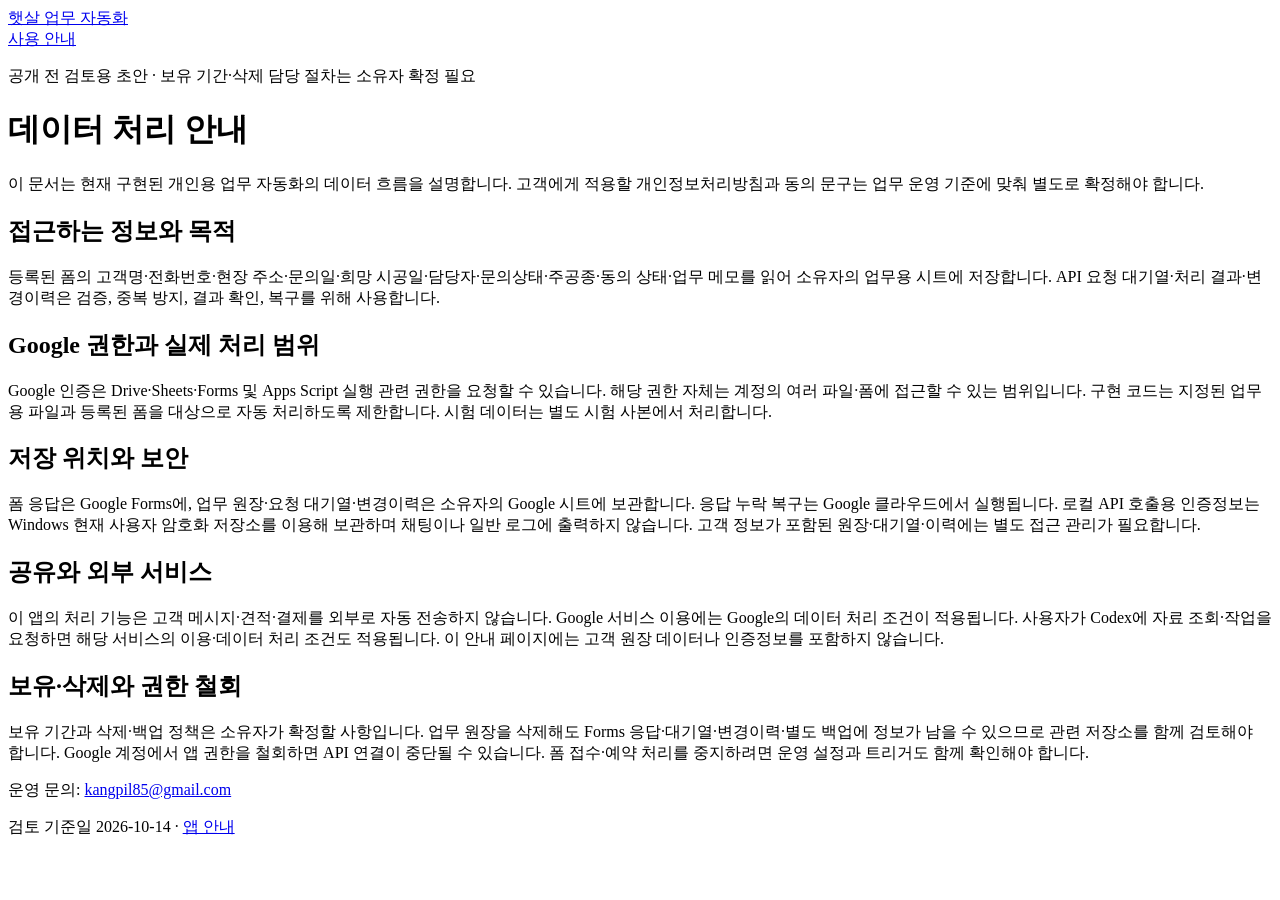
==== privacy.html @ 37a272e9 "Create privacy.html" ====
<!doctype html><html lang="ko"><meta charset="utf-8"><meta name="viewport" content="width=device-width,initial-scale=1"><title>데이터 처리 안내 초안 · 햇살 업무 자동화</title><link rel="stylesheet" href="style.css"><header><a href="index.html">햇살 업무 자동화</a><nav><a href="terms.html">사용 안내</a></nav></header><main><p class="draft">공개 전 검토용 초안 · 보유 기간·삭제 담당 절차는 소유자 확정 필요</p><h1>데이터 처리 안내</h1><p>이 문서는 현재 구현된 개인용 업무 자동화의 데이터 흐름을 설명합니다. 고객에게 적용할 개인정보처리방침과 동의 문구는 업무 운영 기준에 맞춰 별도로 확정해야 합니다.</p><h2>접근하는 정보와 목적</h2><p>등록된 폼의 고객명·전화번호·현장 주소·문의일·희망 시공일·담당자·문의상태·주공종·동의 상태·업무 메모를 읽어 소유자의 업무용 시트에 저장합니다. API 요청 대기열·처리 결과·변경이력은 검증, 중복 방지, 결과 확인, 복구를 위해 사용합니다.</p><h2>Google 권한과 실제 처리 범위</h2><p>Google 인증은 Drive·Sheets·Forms 및 Apps Script 실행 관련 권한을 요청할 수 있습니다. 해당 권한 자체는 계정의 여러 파일·폼에 접근할 수 있는 범위입니다. 구현 코드는 지정된 업무용 파일과 등록된 폼을 대상으로 자동 처리하도록 제한합니다. 시험 데이터는 별도 시험 사본에서 처리합니다.</p><h2>저장 위치와 보안</h2><p>폼 응답은 Google Forms에, 업무 원장·요청 대기열·변경이력은 소유자의 Google 시트에 보관합니다. 응답 누락 복구는 Google 클라우드에서 실행됩니다. 로컬 API 호출용 인증정보는 Windows 현재 사용자 암호화 저장소를 이용해 보관하며 채팅이나 일반 로그에 출력하지 않습니다. 고객 정보가 포함된 원장·대기열·이력에는 별도 접근 관리가 필요합니다.</p><h2>공유와 외부 서비스</h2><p>이 앱의 처리 기능은 고객 메시지·견적·결제를 외부로 자동 전송하지 않습니다. Google 서비스 이용에는 Google의 데이터 처리 조건이 적용됩니다. 사용자가 Codex에 자료 조회·작업을 요청하면 해당 서비스의 이용·데이터 처리 조건도 적용됩니다. 이 안내 페이지에는 고객 원장 데이터나 인증정보를 포함하지 않습니다.</p><h2>보유·삭제와 권한 철회</h2><p>보유 기간과 삭제·백업 정책은 소유자가 확정할 사항입니다. 업무 원장을 삭제해도 Forms 응답·대기열·변경이력·별도 백업에 정보가 남을 수 있으므로 관련 저장소를 함께 검토해야 합니다. Google 계정에서 앱 권한을 철회하면 API 연결이 중단될 수 있습니다. 폼 접수·예약 처리를 중지하려면 운영 설정과 트리거도 함께 확인해야 합니다.</p><p>운영 문의: <a href="mailto:kangpil85@gmail.com">kangpil85@gmail.com</a></p></main><footer>검토 기준일 2026-10-14 · <a href="index.html">앱 안내</a></footer></html>
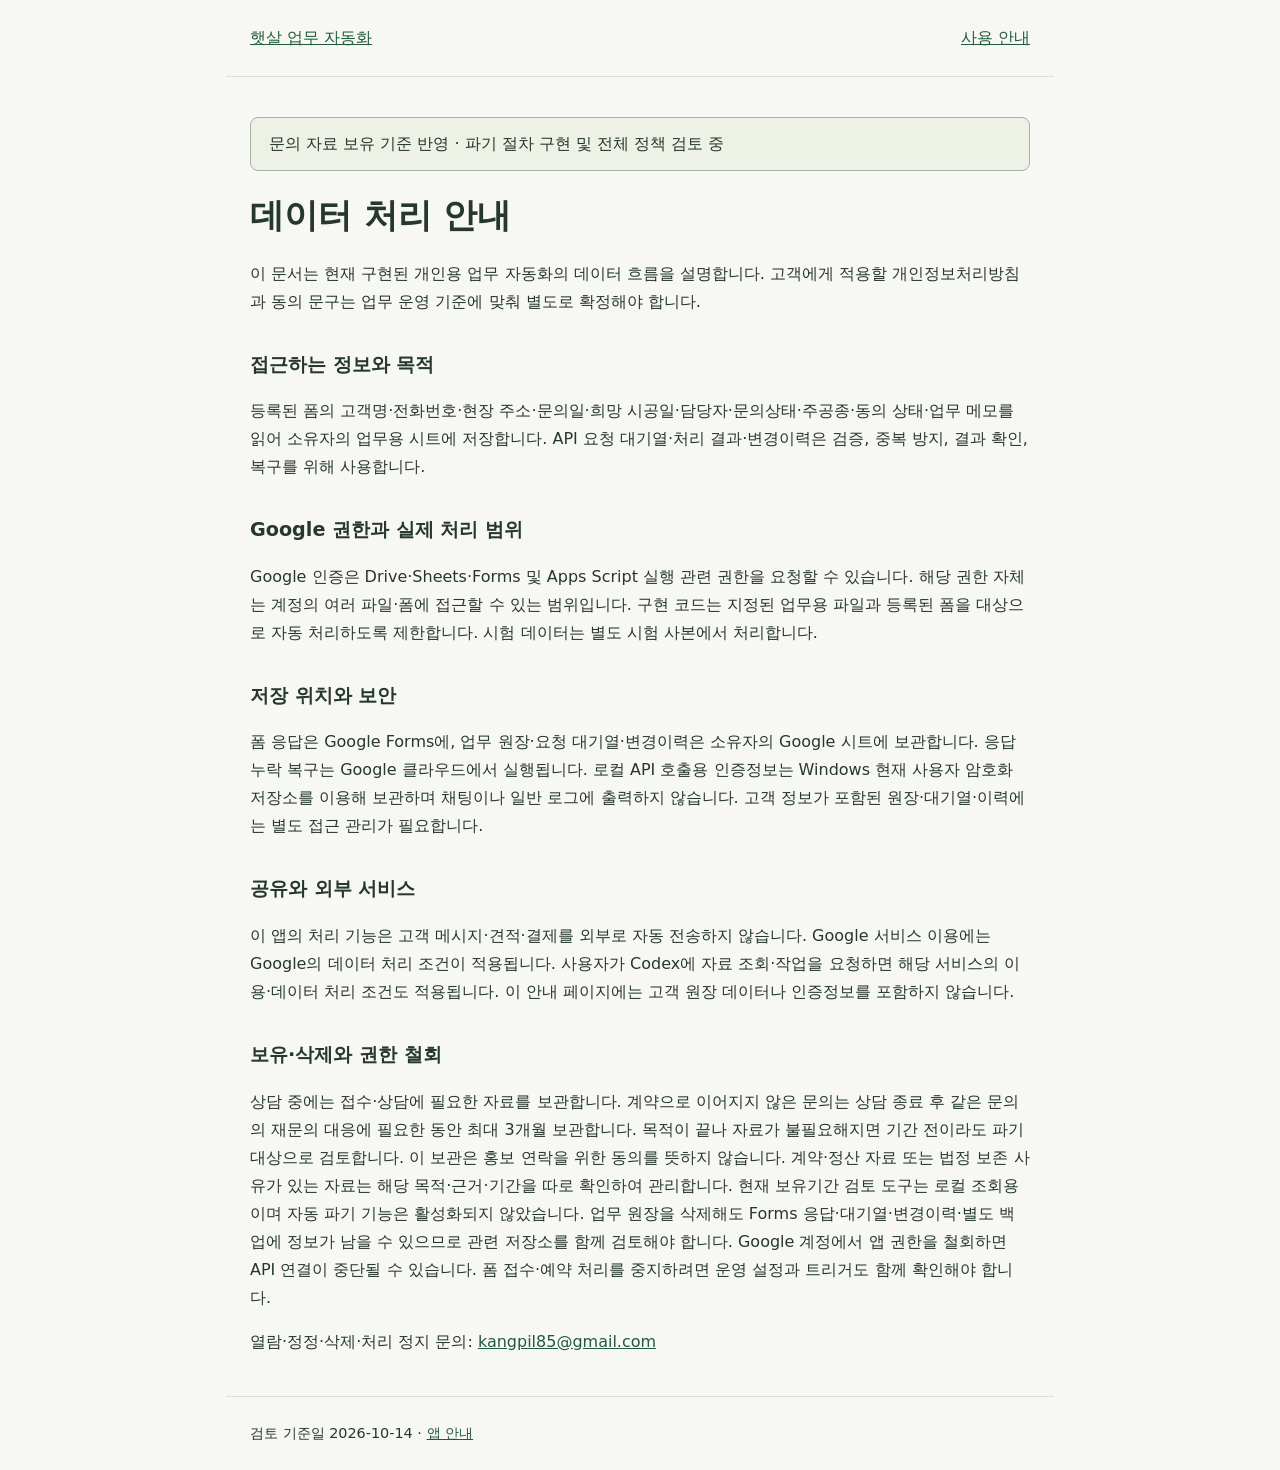
==== commit 85e28883: "Update privacy.html" ====
--- a/privacy.html
+++ b/privacy.html
@@ -1 +1 @@
-<!doctype html><html lang="ko"><meta charset="utf-8"><meta name="viewport" content="width=device-width,initial-scale=1"><title>데이터 처리 안내 초안 · 햇살 업무 자동화</title><link rel="stylesheet" href="style.css"><header><a href="index.html">햇살 업무 자동화</a><nav><a href="terms.html">사용 안내</a></nav></header><main><p class="draft">공개 전 검토용 초안 · 보유 기간·삭제 담당 절차는 소유자 확정 필요</p><h1>데이터 처리 안내</h1><p>이 문서는 현재 구현된 개인용 업무 자동화의 데이터 흐름을 설명합니다. 고객에게 적용할 개인정보처리방침과 동의 문구는 업무 운영 기준에 맞춰 별도로 확정해야 합니다.</p><h2>접근하는 정보와 목적</h2><p>등록된 폼의 고객명·전화번호·현장 주소·문의일·희망 시공일·담당자·문의상태·주공종·동의 상태·업무 메모를 읽어 소유자의 업무용 시트에 저장합니다. API 요청 대기열·처리 결과·변경이력은 검증, 중복 방지, 결과 확인, 복구를 위해 사용합니다.</p><h2>Google 권한과 실제 처리 범위</h2><p>Google 인증은 Drive·Sheets·Forms 및 Apps Script 실행 관련 권한을 요청할 수 있습니다. 해당 권한 자체는 계정의 여러 파일·폼에 접근할 수 있는 범위입니다. 구현 코드는 지정된 업무용 파일과 등록된 폼을 대상으로 자동 처리하도록 제한합니다. 시험 데이터는 별도 시험 사본에서 처리합니다.</p><h2>저장 위치와 보안</h2><p>폼 응답은 Google Forms에, 업무 원장·요청 대기열·변경이력은 소유자의 Google 시트에 보관합니다. 응답 누락 복구는 Google 클라우드에서 실행됩니다. 로컬 API 호출용 인증정보는 Windows 현재 사용자 암호화 저장소를 이용해 보관하며 채팅이나 일반 로그에 출력하지 않습니다. 고객 정보가 포함된 원장·대기열·이력에는 별도 접근 관리가 필요합니다.</p><h2>공유와 외부 서비스</h2><p>이 앱의 처리 기능은 고객 메시지·견적·결제를 외부로 자동 전송하지 않습니다. Google 서비스 이용에는 Google의 데이터 처리 조건이 적용됩니다. 사용자가 Codex에 자료 조회·작업을 요청하면 해당 서비스의 이용·데이터 처리 조건도 적용됩니다. 이 안내 페이지에는 고객 원장 데이터나 인증정보를 포함하지 않습니다.</p><h2>보유·삭제와 권한 철회</h2><p>보유 기간과 삭제·백업 정책은 소유자가 확정할 사항입니다. 업무 원장을 삭제해도 Forms 응답·대기열·변경이력·별도 백업에 정보가 남을 수 있으므로 관련 저장소를 함께 검토해야 합니다. Google 계정에서 앱 권한을 철회하면 API 연결이 중단될 수 있습니다. 폼 접수·예약 처리를 중지하려면 운영 설정과 트리거도 함께 확인해야 합니다.</p><p>운영 문의: <a href="mailto:kangpil85@gmail.com">kangpil85@gmail.com</a></p></main><footer>검토 기준일 2026-10-14 · <a href="index.html">앱 안내</a></footer></html>
+<!doctype html><html lang="ko"><meta charset="utf-8"><meta name="viewport" content="width=device-width,initial-scale=1"><title>데이터 처리 안내 초안 · 햇살 업무 자동화</title><link rel="stylesheet" href="style.css"><header><a href="index.html">햇살 업무 자동화</a><nav><a href="terms.html">사용 안내</a></nav></header><main><p class="draft">문의 자료 보유 기준 반영 · 파기 절차 구현 및 전체 정책 검토 중</p><h1>데이터 처리 안내</h1><p>이 문서는 현재 구현된 개인용 업무 자동화의 데이터 흐름을 설명합니다. 고객에게 적용할 개인정보처리방침과 동의 문구는 업무 운영 기준에 맞춰 별도로 확정해야 합니다.</p><h2>접근하는 정보와 목적</h2><p>등록된 폼의 고객명·전화번호·현장 주소·문의일·희망 시공일·담당자·문의상태·주공종·동의 상태·업무 메모를 읽어 소유자의 업무용 시트에 저장합니다. API 요청 대기열·처리 결과·변경이력은 검증, 중복 방지, 결과 확인, 복구를 위해 사용합니다.</p><h2>Google 권한과 실제 처리 범위</h2><p>Google 인증은 Drive·Sheets·Forms 및 Apps Script 실행 관련 권한을 요청할 수 있습니다. 해당 권한 자체는 계정의 여러 파일·폼에 접근할 수 있는 범위입니다. 구현 코드는 지정된 업무용 파일과 등록된 폼을 대상으로 자동 처리하도록 제한합니다. 시험 데이터는 별도 시험 사본에서 처리합니다.</p><h2>저장 위치와 보안</h2><p>폼 응답은 Google Forms에, 업무 원장·요청 대기열·변경이력은 소유자의 Google 시트에 보관합니다. 응답 누락 복구는 Google 클라우드에서 실행됩니다. 로컬 API 호출용 인증정보는 Windows 현재 사용자 암호화 저장소를 이용해 보관하며 채팅이나 일반 로그에 출력하지 않습니다. 고객 정보가 포함된 원장·대기열·이력에는 별도 접근 관리가 필요합니다.</p><h2>공유와 외부 서비스</h2><p>이 앱의 처리 기능은 고객 메시지·견적·결제를 외부로 자동 전송하지 않습니다. Google 서비스 이용에는 Google의 데이터 처리 조건이 적용됩니다. 사용자가 Codex에 자료 조회·작업을 요청하면 해당 서비스의 이용·데이터 처리 조건도 적용됩니다. 이 안내 페이지에는 고객 원장 데이터나 인증정보를 포함하지 않습니다.</p><h2>보유·삭제와 권한 철회</h2><p>상담 중에는 접수·상담에 필요한 자료를 보관합니다. 계약으로 이어지지 않은 문의는 상담 종료 후 같은 문의의 재문의 대응에 필요한 동안 최대 3개월 보관합니다. 목적이 끝나 자료가 불필요해지면 기간 전이라도 파기 대상으로 검토합니다. 이 보관은 홍보 연락을 위한 동의를 뜻하지 않습니다. 계약·정산 자료 또는 법정 보존 사유가 있는 자료는 해당 목적·근거·기간을 따로 확인하여 관리합니다. 현재 보유기간 검토 도구는 로컬 조회용이며 자동 파기 기능은 활성화되지 않았습니다. 업무 원장을 삭제해도 Forms 응답·대기열·변경이력·별도 백업에 정보가 남을 수 있으므로 관련 저장소를 함께 검토해야 합니다. Google 계정에서 앱 권한을 철회하면 API 연결이 중단될 수 있습니다. 폼 접수·예약 처리를 중지하려면 운영 설정과 트리거도 함께 확인해야 합니다.</p><p>열람·정정·삭제·처리 정지 문의: <a href="mailto:kangpil85@gmail.com">kangpil85@gmail.com</a></p></main><footer>검토 기준일 2026-10-14 · <a href="index.html">앱 안내</a></footer></html>
--- a/style.css
+++ b/style.css
@@ -0,0 +1 @@
+:root{font-family:system-ui,sans-serif;color:#26372e;background:#f7f8f3;line-height:1.75}body{margin:0}header,main,footer{max-width:780px;margin:auto;padding:24px}header{display:flex;justify-content:space-between;gap:24px;border-bottom:1px solid #d9e1d8}nav{display:flex;gap:18px;flex-wrap:wrap}a{color:#225a3e}h1{font-size:2.1rem;line-height:1.3}h2{font-size:1.2rem;margin-top:32px}.draft{padding:12px 18px;border:1px solid #a4b4a0;background:#edf1e6;border-radius:8px}.sub{color:#607064}footer{font-size:.9rem;border-top:1px solid #d9e1d8}@media(max-width:600px){header{display:block}h1{font-size:1.7rem}}
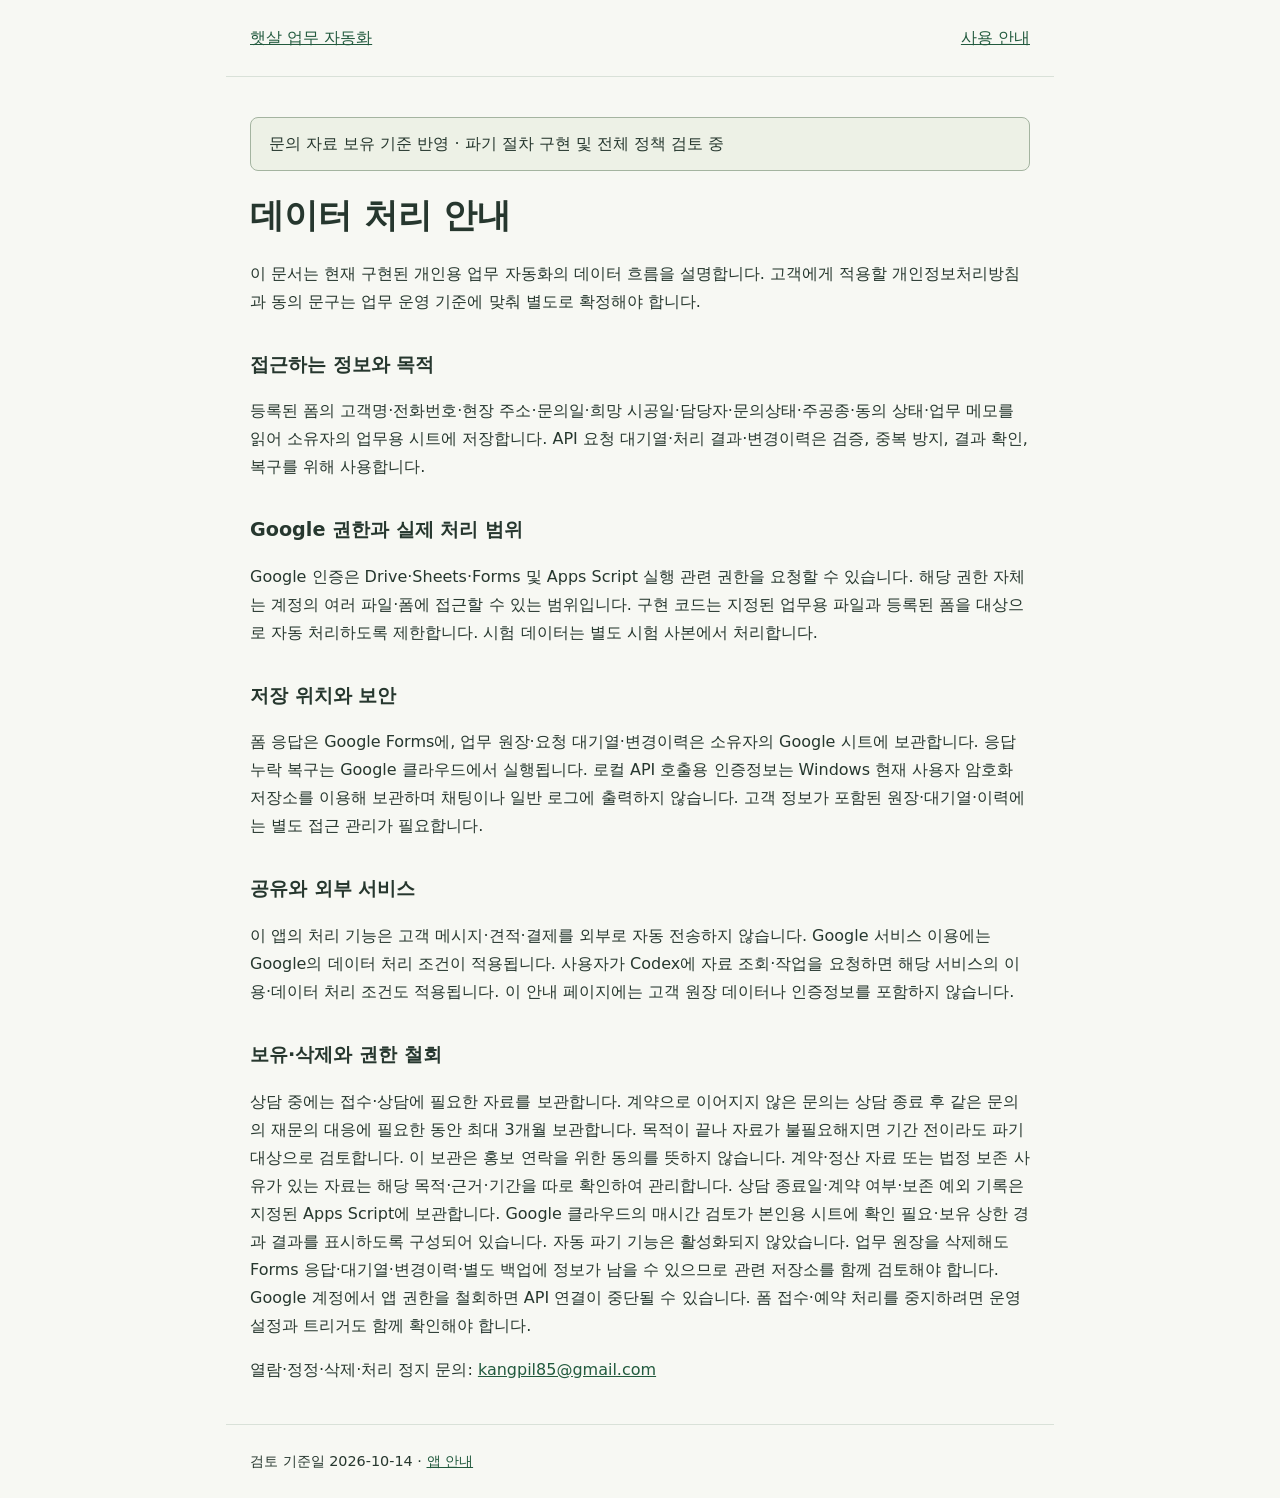
==== commit ea2afc64: "Document installed closure records and hourly cloud review" ====
--- a/privacy.html
+++ b/privacy.html
@@ -1 +1 @@
-<!doctype html><html lang="ko"><meta charset="utf-8"><meta name="viewport" content="width=device-width,initial-scale=1"><title>데이터 처리 안내 초안 · 햇살 업무 자동화</title><link rel="stylesheet" href="style.css"><header><a href="index.html">햇살 업무 자동화</a><nav><a href="terms.html">사용 안내</a></nav></header><main><p class="draft">문의 자료 보유 기준 반영 · 파기 절차 구현 및 전체 정책 검토 중</p><h1>데이터 처리 안내</h1><p>이 문서는 현재 구현된 개인용 업무 자동화의 데이터 흐름을 설명합니다. 고객에게 적용할 개인정보처리방침과 동의 문구는 업무 운영 기준에 맞춰 별도로 확정해야 합니다.</p><h2>접근하는 정보와 목적</h2><p>등록된 폼의 고객명·전화번호·현장 주소·문의일·희망 시공일·담당자·문의상태·주공종·동의 상태·업무 메모를 읽어 소유자의 업무용 시트에 저장합니다. API 요청 대기열·처리 결과·변경이력은 검증, 중복 방지, 결과 확인, 복구를 위해 사용합니다.</p><h2>Google 권한과 실제 처리 범위</h2><p>Google 인증은 Drive·Sheets·Forms 및 Apps Script 실행 관련 권한을 요청할 수 있습니다. 해당 권한 자체는 계정의 여러 파일·폼에 접근할 수 있는 범위입니다. 구현 코드는 지정된 업무용 파일과 등록된 폼을 대상으로 자동 처리하도록 제한합니다. 시험 데이터는 별도 시험 사본에서 처리합니다.</p><h2>저장 위치와 보안</h2><p>폼 응답은 Google Forms에, 업무 원장·요청 대기열·변경이력은 소유자의 Google 시트에 보관합니다. 응답 누락 복구는 Google 클라우드에서 실행됩니다. 로컬 API 호출용 인증정보는 Windows 현재 사용자 암호화 저장소를 이용해 보관하며 채팅이나 일반 로그에 출력하지 않습니다. 고객 정보가 포함된 원장·대기열·이력에는 별도 접근 관리가 필요합니다.</p><h2>공유와 외부 서비스</h2><p>이 앱의 처리 기능은 고객 메시지·견적·결제를 외부로 자동 전송하지 않습니다. Google 서비스 이용에는 Google의 데이터 처리 조건이 적용됩니다. 사용자가 Codex에 자료 조회·작업을 요청하면 해당 서비스의 이용·데이터 처리 조건도 적용됩니다. 이 안내 페이지에는 고객 원장 데이터나 인증정보를 포함하지 않습니다.</p><h2>보유·삭제와 권한 철회</h2><p>상담 중에는 접수·상담에 필요한 자료를 보관합니다. 계약으로 이어지지 않은 문의는 상담 종료 후 같은 문의의 재문의 대응에 필요한 동안 최대 3개월 보관합니다. 목적이 끝나 자료가 불필요해지면 기간 전이라도 파기 대상으로 검토합니다. 이 보관은 홍보 연락을 위한 동의를 뜻하지 않습니다. 계약·정산 자료 또는 법정 보존 사유가 있는 자료는 해당 목적·근거·기간을 따로 확인하여 관리합니다. 현재 보유기간 검토 도구는 로컬 조회용이며 자동 파기 기능은 활성화되지 않았습니다. 업무 원장을 삭제해도 Forms 응답·대기열·변경이력·별도 백업에 정보가 남을 수 있으므로 관련 저장소를 함께 검토해야 합니다. Google 계정에서 앱 권한을 철회하면 API 연결이 중단될 수 있습니다. 폼 접수·예약 처리를 중지하려면 운영 설정과 트리거도 함께 확인해야 합니다.</p><p>열람·정정·삭제·처리 정지 문의: <a href="mailto:kangpil85@gmail.com">kangpil85@gmail.com</a></p></main><footer>검토 기준일 2026-10-14 · <a href="index.html">앱 안내</a></footer></html>
+<!doctype html><html lang="ko"><meta charset="utf-8"><meta name="viewport" content="width=device-width,initial-scale=1"><title>데이터 처리 안내 초안 · 햇살 업무 자동화</title><link rel="stylesheet" href="style.css"><header><a href="index.html">햇살 업무 자동화</a><nav><a href="terms.html">사용 안내</a></nav></header><main><p class="draft">문의 자료 보유 기준 반영 · 파기 절차 구현 및 전체 정책 검토 중</p><h1>데이터 처리 안내</h1><p>이 문서는 현재 구현된 개인용 업무 자동화의 데이터 흐름을 설명합니다. 고객에게 적용할 개인정보처리방침과 동의 문구는 업무 운영 기준에 맞춰 별도로 확정해야 합니다.</p><h2>접근하는 정보와 목적</h2><p>등록된 폼의 고객명·전화번호·현장 주소·문의일·희망 시공일·담당자·문의상태·주공종·동의 상태·업무 메모를 읽어 소유자의 업무용 시트에 저장합니다. API 요청 대기열·처리 결과·변경이력은 검증, 중복 방지, 결과 확인, 복구를 위해 사용합니다.</p><h2>Google 권한과 실제 처리 범위</h2><p>Google 인증은 Drive·Sheets·Forms 및 Apps Script 실행 관련 권한을 요청할 수 있습니다. 해당 권한 자체는 계정의 여러 파일·폼에 접근할 수 있는 범위입니다. 구현 코드는 지정된 업무용 파일과 등록된 폼을 대상으로 자동 처리하도록 제한합니다. 시험 데이터는 별도 시험 사본에서 처리합니다.</p><h2>저장 위치와 보안</h2><p>폼 응답은 Google Forms에, 업무 원장·요청 대기열·변경이력은 소유자의 Google 시트에 보관합니다. 응답 누락 복구는 Google 클라우드에서 실행됩니다. 로컬 API 호출용 인증정보는 Windows 현재 사용자 암호화 저장소를 이용해 보관하며 채팅이나 일반 로그에 출력하지 않습니다. 고객 정보가 포함된 원장·대기열·이력에는 별도 접근 관리가 필요합니다.</p><h2>공유와 외부 서비스</h2><p>이 앱의 처리 기능은 고객 메시지·견적·결제를 외부로 자동 전송하지 않습니다. Google 서비스 이용에는 Google의 데이터 처리 조건이 적용됩니다. 사용자가 Codex에 자료 조회·작업을 요청하면 해당 서비스의 이용·데이터 처리 조건도 적용됩니다. 이 안내 페이지에는 고객 원장 데이터나 인증정보를 포함하지 않습니다.</p><h2>보유·삭제와 권한 철회</h2><p>상담 중에는 접수·상담에 필요한 자료를 보관합니다. 계약으로 이어지지 않은 문의는 상담 종료 후 같은 문의의 재문의 대응에 필요한 동안 최대 3개월 보관합니다. 목적이 끝나 자료가 불필요해지면 기간 전이라도 파기 대상으로 검토합니다. 이 보관은 홍보 연락을 위한 동의를 뜻하지 않습니다. 계약·정산 자료 또는 법정 보존 사유가 있는 자료는 해당 목적·근거·기간을 따로 확인하여 관리합니다. 상담 종료일·계약 여부·보존 예외 기록은 지정된 Apps Script에 보관합니다. Google 클라우드의 매시간 검토가 본인용 시트에 확인 필요·보유 상한 경과 결과를 표시하도록 구성되어 있습니다. 자동 파기 기능은 활성화되지 않았습니다. 업무 원장을 삭제해도 Forms 응답·대기열·변경이력·별도 백업에 정보가 남을 수 있으므로 관련 저장소를 함께 검토해야 합니다. Google 계정에서 앱 권한을 철회하면 API 연결이 중단될 수 있습니다. 폼 접수·예약 처리를 중지하려면 운영 설정과 트리거도 함께 확인해야 합니다.</p><p>열람·정정·삭제·처리 정지 문의: <a href="mailto:kangpil85@gmail.com">kangpil85@gmail.com</a></p></main><footer>검토 기준일 2026-10-14 · <a href="index.html">앱 안내</a></footer></html>
